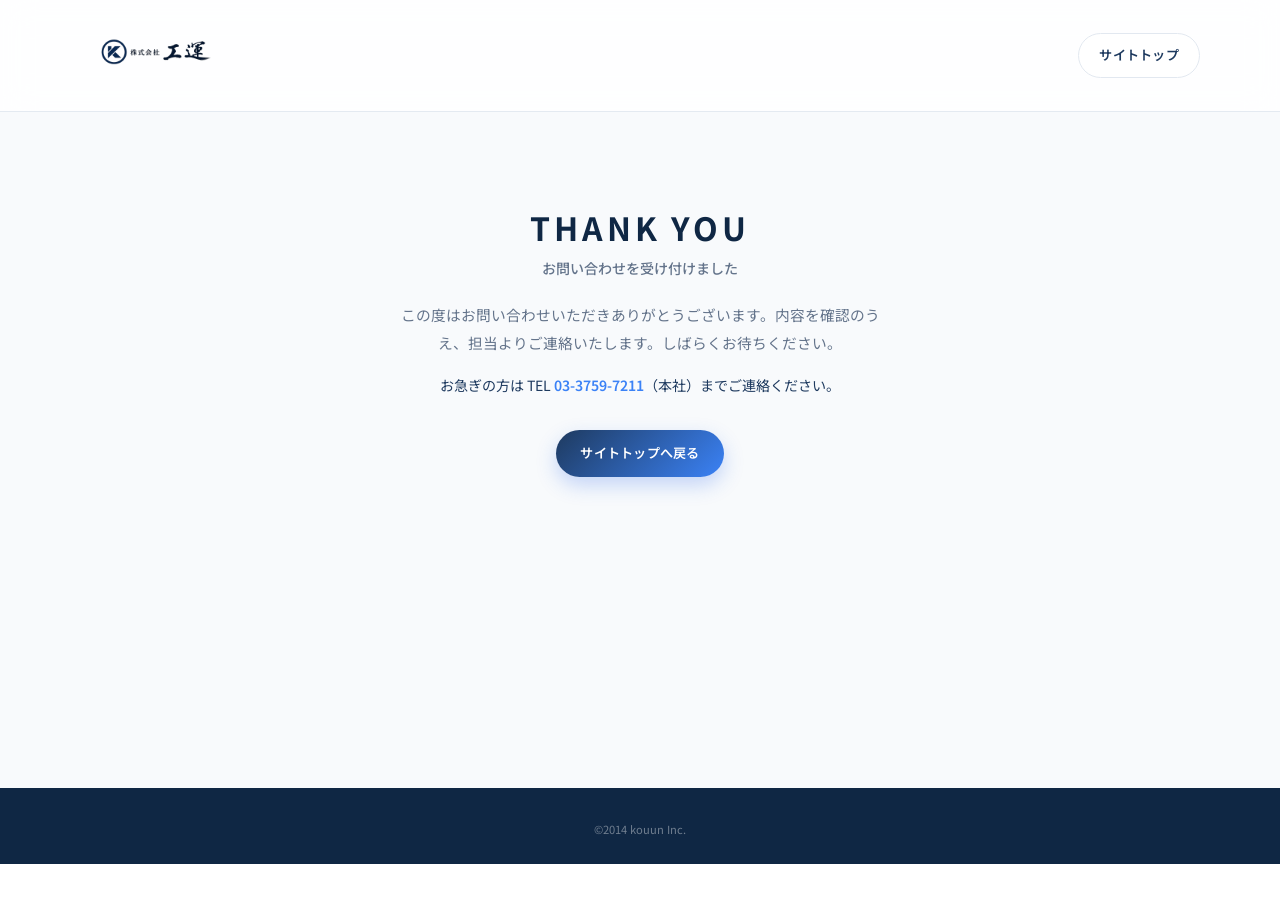
==== contact-thanks.html @ a065acba "Add contact form page and simplify footer Remove duplicate footer nav, link CTAs to a dedicated form" ====
<!DOCTYPE html>
<html lang="ja">
  <head>
    <meta charset="UTF-8" />
    <meta name="viewport" content="width=device-width, initial-scale=1.0" />
    <meta name="robots" content="noindex" />
    <title>送信完了 | 株式会社 工運</title>
    <link rel="preconnect" href="https://fonts.googleapis.com" />
    <link rel="preconnect" href="https://fonts.gstatic.com" crossorigin />
    <link
      href="https://fonts.googleapis.com/css2?family=Noto+Sans+JP:wght@400;500;600;700&display=swap"
      rel="stylesheet"
    />
    <link rel="stylesheet" href="css/style.css" />
  </head>
  <body>
    <header class="header">
      <div class="header-inner">
        <a href="index.html" class="logo">
          <img src="images/logo4.png" alt="株式会社 工運" class="logo-img" />
        </a>
        <div class="header-actions">
          <a href="index.html" class="btn btn-outline btn-sm">サイトトップ</a>
        </div>
      </div>
    </header>

    <main class="contact-page">
      <div class="container contact-page-inner contact-thanks">
        <h1 class="section-title-en">THANK YOU</h1>
        <p class="section-title-ja">お問い合わせを受け付けました</p>
        <p class="contact-page-lead">
          この度はお問い合わせいただきありがとうございます。内容を確認のうえ、担当よりご連絡いたします。しばらくお待ちください。
        </p>
        <p class="contact-page-tel">
          お急ぎの方は TEL <a href="tel:0337597211">03-3759-7211</a>（本社）までご連絡ください。
        </p>
        <a href="index.html" class="btn btn-primary">サイトトップへ戻る</a>
      </div>
    </main>

    <footer class="footer footer-compact">
      <p class="footer-copy">&copy;2014 kouun Inc.</p>
    </footer>
  </body>
</html>
---- css/style.css ----
*,
*::before,
*::after {
  box-sizing: border-box;
  margin: 0;
  padding: 0;
}

:root {
  --color-bg: #ffffff;
  --color-text: #1f2937;
  --color-muted: #64748b;
  --color-border: #e2e8f0;
  --color-navy: #1e3a5f;
  --color-navy-dark: #0f2744;
  --color-navy-light: #2563eb;
  --color-accent: #3b82f6;
  --color-gray-bg: #f8fafc;
  --shadow-sm: 0 4px 16px rgba(15, 39, 68, 0.06);
  --shadow-md: 0 12px 32px rgba(15, 39, 68, 0.1);
  --radius: 12px;
  --font-sans: "Noto Sans JP", "Hiragino Sans", "Yu Gothic", Meiryo, sans-serif;
  --container: min(1120px, calc(100% - 48px));
  --header-height: 112px;
}

html {
  scroll-behavior: smooth;
  scroll-padding-top: calc(var(--header-height) - 24px);
}

body {
  font-family: var(--font-sans);
  color: var(--color-text);
  background: var(--color-bg);
  line-height: 1.75;
  font-size: 15px;
  -webkit-font-smoothing: antialiased;
}

img {
  display: block;
  max-width: 100%;
}

a {
  color: inherit;
  text-decoration: none;
}

address {
  font-style: normal;
}

.container {
  width: var(--container);
  margin-inline: auto;
}

/* Header */
.header {
  position: fixed;
  top: 0;
  left: 0;
  right: 0;
  z-index: 100;
  height: var(--header-height);
  background: rgba(255, 255, 255, 0.82);
  border-bottom: 1px solid rgba(226, 232, 240, 0.9);
  backdrop-filter: blur(16px);
}

.header-inner {
  display: flex;
  align-items: center;
  justify-content: space-between;
  gap: 32px;
  width: var(--container);
  height: 100%;
  margin-inline: auto;
}

.logo {
  display: flex;
  align-items: center;
  flex-shrink: 0;
}

.logo-img {
  height: 96px;
  width: auto;
}

.nav {
  display: flex;
  align-items: center;
  gap: 32px;
  font-size: 0.84rem;
  font-weight: 500;
  color: var(--color-muted);
}

.nav a {
  transition: color 0.2s;
}

.nav a:hover {
  color: var(--color-accent);
}

.header-actions {
  display: flex;
  align-items: center;
  gap: 12px;
  flex-shrink: 0;
}

.menu-toggle {
  display: none;
  flex-direction: column;
  justify-content: center;
  gap: 5px;
  width: 40px;
  height: 40px;
  padding: 8px;
  border: none;
  background: transparent;
  cursor: pointer;
}

.menu-toggle span {
  display: block;
  width: 100%;
  height: 2px;
  background: var(--color-navy);
  transition: transform 0.2s, opacity 0.2s;
}

.menu-toggle[aria-expanded="true"] span:nth-child(1) {
  transform: translateY(7px) rotate(45deg);
}

.menu-toggle[aria-expanded="true"] span:nth-child(2) {
  opacity: 0;
}

.menu-toggle[aria-expanded="true"] span:nth-child(3) {
  transform: translateY(-7px) rotate(-45deg);
}

/* Buttons */
.btn {
  display: inline-flex;
  align-items: center;
  justify-content: center;
  gap: 8px;
  padding: 12px 24px;
  border-radius: 999px;
  font-size: 0.82rem;
  font-weight: 600;
  letter-spacing: 0.02em;
  white-space: nowrap;
  transition: background 0.2s, color 0.2s, border-color 0.2s, transform 0.2s, box-shadow 0.2s;
}

.btn-sm {
  padding: 10px 20px;
}

.btn-primary {
  background: linear-gradient(135deg, var(--color-navy) 0%, var(--color-accent) 100%);
  color: #fff;
  box-shadow: 0 8px 20px rgba(37, 99, 235, 0.25);
}

.btn-primary:hover {
  transform: translateY(-1px);
  box-shadow: 0 12px 24px rgba(37, 99, 235, 0.32);
}

.btn-outline {
  border: 1px solid var(--color-border);
  color: var(--color-navy);
  background: #fff;
}

.btn-outline:hover {
  border-color: var(--color-accent);
  color: var(--color-accent);
}

.btn-light {
  background: #fff;
  color: var(--color-navy);
  padding: 16px 32px;
  font-size: 0.9rem;
  border-radius: 999px;
  box-shadow: var(--shadow-sm);
}

.btn-light:hover {
  transform: translateY(-1px);
  box-shadow: var(--shadow-md);
}

/* Text link with arrow */
.text-link {
  display: inline-flex;
  align-items: center;
  gap: 12px;
  font-size: 0.78rem;
  font-weight: 600;
  letter-spacing: 0.08em;
  color: var(--color-accent);
  transition: color 0.2s;
}

.text-link:hover {
  color: var(--color-navy);
}

.text-link .arrow,
.btn-light .arrow,
.hero-link .arrow {
  position: relative;
  display: inline-block;
  width: 40px;
  height: 1px;
  background: currentColor;
  transition: width 0.2s;
}

.text-link:hover .arrow,
.hero-link:hover .arrow {
  width: 56px;
}

.text-link .arrow::after,
.btn-light .arrow::after,
.hero-link .arrow::after {
  content: "";
  position: absolute;
  right: 0;
  top: 50%;
  width: 7px;
  height: 7px;
  border-top: 1px solid currentColor;
  border-right: 1px solid currentColor;
  transform: translateY(-50%) rotate(45deg);
}

.section,
.footer,
.about-block,
.news-block {
  scroll-margin-top: calc(var(--header-height) - 24px);
}

/* Hero */
.hero {
  position: relative;
  min-height: 100vh;
  display: flex;
  align-items: center;
  padding-top: var(--header-height);
  overflow: hidden;
}

.hero-bg {
  position: absolute;
  inset: 0;
  z-index: 0;
  overflow: hidden;
}

.hero-bg-media {
  position: absolute;
  inset: -8%;
  will-change: transform;
  animation: hero-slow-zoom 18s ease-in-out infinite alternate;
}

.hero-bg-media img {
  width: 100%;
  height: 100%;
  max-width: none;
  object-fit: cover;
  transform: scale(1.05);
}

@keyframes hero-slow-zoom {
  from {
    transform: scale(1) translate3d(0, 0, 0);
  }
  to {
    transform: scale(1.1) translate3d(-2%, -1%, 0);
  }
}

@media (prefers-reduced-motion: reduce) {
  .hero-bg-media {
    animation: hero-slow-zoom 40s ease-in-out infinite alternate;
  }
}

.hero-bg::before {
  content: "";
  position: absolute;
  inset: 0;
  z-index: 1;
  background: rgba(255, 255, 255, 0.88);
  clip-path: polygon(0 0, 56% 0, 36% 100%, 0 100%);
}

.hero-bg::after {
  content: "";
  position: absolute;
  inset: 0;
  z-index: 1;
  background: rgba(255, 255, 255, 0.72);
  clip-path: polygon(56% 0, 66% 0, 46% 100%, 36% 100%);
}

.hero-content {
  position: relative;
  z-index: 1;
  width: var(--container);
  margin-inline: auto;
  padding: 72px 0 100px;
}

.hero-title {
  font-size: clamp(2.2rem, 5vw, 3.4rem);
  font-weight: 700;
  line-height: 1.35;
  letter-spacing: 0.04em;
  color: var(--color-navy-dark);
}

.hero-lead {
  margin-top: 24px;
  max-width: 520px;
  font-size: 0.95rem;
  line-height: 2;
  color: var(--color-muted);
}

.hero-link {
  display: inline-flex;
  align-items: center;
  gap: 16px;
  margin-top: 36px;
  font-size: 0.88rem;
  font-weight: 600;
  color: var(--color-accent);
}

/* Sections */
.section {
  padding: 100px 0;
}

.section-heading {
  margin-bottom: 52px;
}

.section-heading-light .section-title-en,
.section-heading-light .section-title-ja {
  color: #fff;
}

.section-heading-row {
  display: flex;
  align-items: flex-end;
  justify-content: space-between;
  gap: 24px;
  margin-bottom: 48px;
}

.section-heading-row .section-heading {
  margin-bottom: 0;
}

.section-title-en {
  font-size: clamp(1.6rem, 3vw, 2rem);
  font-weight: 700;
  letter-spacing: 0.12em;
  line-height: 1.2;
  color: var(--color-navy-dark);
}

.section-title-ja {
  margin-top: 10px;
  font-size: 0.88rem;
  font-weight: 500;
  color: var(--color-muted);
}

.section-lead {
  margin-top: 18px;
  max-width: 40rem;
  font-size: 0.9rem;
  color: var(--color-muted);
}

/* Service */
.service {
  background: var(--color-gray-bg);
}

.service-grid {
  display: grid;
  grid-template-columns: repeat(3, 1fr);
  gap: 28px;
}

.service-card {
  background: #fff;
  padding: 36px 28px 32px;
  border: 1px solid rgba(226, 232, 240, 0.8);
  border-radius: var(--radius);
  box-shadow: var(--shadow-sm);
  transition: transform 0.25s, box-shadow 0.25s;
}

.service-card:hover {
  transform: translateY(-4px);
  box-shadow: var(--shadow-md);
}

.service-icon {
  width: 52px;
  height: 52px;
  color: var(--color-navy);
}

.service-icon svg {
  width: 100%;
  height: 100%;
}

.service-num {
  margin-top: 22px;
  font-size: 0.72rem;
  font-weight: 600;
  letter-spacing: 0.12em;
  color: #999;
}

.service-card h3 {
  margin-top: 8px;
  font-size: 1.08rem;
  font-weight: 700;
  line-height: 1.5;
}

.service-card p {
  margin-top: 16px;
  font-size: 0.86rem;
  color: var(--color-muted);
  line-height: 1.95;
}

.service-card .text-link {
  margin-top: 24px;
}

.service-more {
  margin-top: 48px;
  padding-top: 40px;
  border-top: 1px solid var(--color-border);
}

.service-more-title {
  font-size: 0.88rem;
  font-weight: 700;
  color: var(--color-navy);
  letter-spacing: 0.06em;
}

.service-more-grid {
  display: grid;
  grid-template-columns: repeat(3, 1fr);
  gap: 24px;
  margin-top: 24px;
}

.service-more-item {
  padding: 24px;
  background: #fff;
  border: 1px solid var(--color-border);
  border-radius: var(--radius);
  box-shadow: var(--shadow-sm);
  transition: transform 0.2s, box-shadow 0.2s;
}

.service-more-item:hover {
  transform: translateY(-2px);
  box-shadow: var(--shadow-md);
}

.service-more-item .service-num {
  margin-top: 0;
}

.service-more-item h3 {
  margin-top: 8px;
  font-size: 0.98rem;
  font-weight: 700;
}

.service-more-item p {
  margin-top: 10px;
  font-size: 0.84rem;
  color: var(--color-muted);
  line-height: 1.85;
}

.service-more-item .text-link {
  margin-top: 16px;
}

/* Strength */
.strength {
  background: linear-gradient(135deg, var(--color-navy-dark) 0%, var(--color-navy) 55%, #1d4ed8 100%);
  color: #fff;
}

.strength-grid {
  display: grid;
  grid-template-columns: repeat(4, 1fr);
  gap: 36px;
}

.strength-item {
  text-align: center;
}

.strength-icon {
  width: 52px;
  height: 52px;
  margin-inline: auto;
  color: #fff;
}

.strength-icon svg {
  width: 100%;
  height: 100%;
}

.strength-item h3 {
  margin-top: 22px;
  font-size: 1rem;
  font-weight: 700;
}

.strength-item p {
  margin-top: 14px;
  font-size: 0.82rem;
  line-height: 1.95;
  color: rgba(255, 255, 255, 0.78);
}

/* Works */
.works {
  background: #fff;
}

.works-note {
  margin: -28px 0 36px;
  font-size: 0.78rem;
  color: #999;
}

.works-grid {
  display: grid;
  grid-template-columns: repeat(4, 1fr);
  gap: 22px;
}

.work-card h3 {
  margin-top: 16px;
  font-size: 0.92rem;
  font-weight: 700;
  line-height: 1.5;
}

.work-location {
  margin-top: 6px;
  font-size: 0.76rem;
  color: var(--color-muted);
}

.work-thumb {
  aspect-ratio: 4 / 3;
  overflow: hidden;
  background: var(--color-gray-bg);
  border-radius: var(--radius);
}

.work-thumb img {
  width: 100%;
  height: 100%;
  object-fit: cover;
  transition: transform 0.4s ease;
}

.work-card:hover .work-thumb img {
  transform: scale(1.04);
}

/* About & News */
.about-news {
  padding: 0;
  background: var(--color-gray-bg);
}

.about-news-grid {
  display: grid;
  grid-template-columns: 1fr 1fr;
}

.about-block,
.news-block {
  padding: 80px 56px;
}

.about-block {
  background: #fff;
}

.about-thumb {
  aspect-ratio: 16 / 9;
  overflow: hidden;
  margin-bottom: 24px;
  background: var(--color-gray-bg);
  border-radius: var(--radius);
}

.about-thumb img {
  width: 100%;
  height: 100%;
  object-fit: cover;
}

.about-text {
  font-size: 0.9rem;
  color: var(--color-muted);
  line-height: 2.05;
}

.about-info {
  margin-top: 24px;
  border-top: 1px solid var(--color-border);
}

.about-info-row {
  display: grid;
  grid-template-columns: 110px 1fr;
  gap: 12px;
  padding: 14px 0;
  border-bottom: 1px solid var(--color-border);
  font-size: 0.86rem;
}

.about-info-row dt {
  font-weight: 600;
  color: var(--color-navy);
}

.about-info-row dd {
  color: var(--color-muted);
}

.about-block .text-link {
  margin-top: 24px;
}

.news-list {
  list-style: none;
  border-top: 1px solid var(--color-border);
}

.news-list li {
  display: grid;
  grid-template-columns: 108px 1fr;
  gap: 16px;
  padding: 20px 0;
  border-bottom: 1px solid var(--color-border);
  font-size: 0.88rem;
}

.news-list time {
  color: var(--color-muted);
  font-size: 0.82rem;
}

/* Recruit */
.recruit {
  padding: 72px 0;
  border-top: 1px solid var(--color-border);
  background: #fff;
}

.recruit-inner {
  display: flex;
  align-items: center;
  justify-content: space-between;
  gap: 32px;
}

.recruit-text {
  margin-top: 16px;
  max-width: 520px;
  font-size: 0.9rem;
  color: var(--color-muted);
}

.recruit-jobs {
  margin-top: 16px;
  padding-left: 1.2em;
  font-size: 0.88rem;
  color: var(--color-navy);
}

.recruit-jobs li + li {
  margin-top: 6px;
}

/* Footer */
.footer {
  background: var(--color-navy-dark);
  color: #fff;
  padding: 64px 0 24px;
}

.footer-inner {
  display: grid;
  grid-template-columns: 1fr auto;
  gap: 48px;
  width: var(--container);
  margin-inline: auto;
  padding-bottom: 48px;
  border-bottom: 1px solid rgba(255, 255, 255, 0.12);
}

.footer-brand-name {
  font-size: 1rem;
  font-weight: 700;
  letter-spacing: 0.1em;
}

.footer-offices {
  margin-top: 20px;
  display: grid;
  gap: 18px;
}

.footer-office {
  font-size: 0.8rem;
  line-height: 2;
  color: rgba(255, 255, 255, 0.72);
}

.footer-office strong {
  color: #fff;
  font-weight: 600;
}

.footer-office a {
  color: #fff;
}

.footer-nav {
  display: flex;
  gap: 48px;
}

.footer-nav-col {
  display: flex;
  flex-direction: column;
  gap: 12px;
}

.footer-nav a {
  font-size: 0.8rem;
  color: rgba(255, 255, 255, 0.72);
}

.footer-nav a:hover {
  color: #fff;
}

.footer-cta {
  display: flex;
  flex-direction: column;
  align-items: flex-end;
  gap: 10px;
}

.footer-contact-note {
  font-size: 0.72rem;
  color: rgba(255, 255, 255, 0.5);
  text-align: right;
}

.footer-copy {
  width: var(--container);
  margin: 24px auto 0;
  font-size: 0.7rem;
  color: rgba(255, 255, 255, 0.4);
  text-align: center;
}

.footer-compact {
  padding: 32px 0 24px;
}

.footer-compact .footer-copy {
  margin-top: 0;
}

/* Contact form */
.contact-page {
  padding: calc(var(--header-height) + 48px) 0 80px;
  background: var(--color-gray-bg);
  min-height: calc(100vh - var(--header-height));
}

.contact-page-inner {
  max-width: 720px;
}

.contact-page-header {
  margin-bottom: 40px;
}

.contact-page-lead {
  margin-top: 20px;
  font-size: 0.92rem;
  color: var(--color-muted);
  line-height: 1.9;
}

.contact-page-tel {
  margin-top: 16px;
  font-size: 0.88rem;
  color: var(--color-navy);
}

.contact-page-tel a {
  color: var(--color-accent);
  font-weight: 600;
}

.contact-form {
  padding: 40px;
  background: #fff;
  border-radius: 16px;
  border: 1px solid var(--color-border);
  box-shadow: var(--shadow-sm);
}

.contact-form-grid {
  display: grid;
  grid-template-columns: 1fr 1fr;
  gap: 24px;
}

.contact-field {
  display: flex;
  flex-direction: column;
  gap: 8px;
}

.contact-field + .contact-field {
  margin-top: 24px;
}

.contact-form-grid .contact-field + .contact-field {
  margin-top: 0;
}

.contact-field label {
  font-size: 0.85rem;
  font-weight: 600;
  color: var(--color-navy);
}

.contact-required {
  margin-left: 6px;
  font-size: 0.72rem;
  font-weight: 600;
  color: #dc2626;
}

.contact-field input,
.contact-field textarea {
  width: 100%;
  padding: 12px 14px;
  border: 1px solid var(--color-border);
  border-radius: 8px;
  font: inherit;
  font-size: 0.92rem;
  color: var(--color-text);
  background: #fff;
  transition: border-color 0.2s, box-shadow 0.2s;
}

.contact-field input:focus,
.contact-field textarea:focus {
  outline: none;
  border-color: var(--color-accent);
  box-shadow: 0 0 0 3px rgba(37, 99, 235, 0.12);
}

.contact-field textarea {
  resize: vertical;
  min-height: 160px;
}

.contact-honey {
  position: absolute;
  left: -9999px;
  opacity: 0;
  pointer-events: none;
}

.contact-form-actions {
  margin-top: 32px;
  display: flex;
  flex-direction: column;
  align-items: flex-start;
  gap: 12px;
}

.contact-form-note {
  font-size: 0.78rem;
  color: var(--color-muted);
  line-height: 1.7;
}

.contact-thanks {
  padding: 48px 0;
  text-align: center;
}

.contact-thanks .contact-page-lead,
.contact-thanks .contact-page-tel {
  max-width: 480px;
  margin-inline: auto;
}

.contact-thanks .btn {
  margin-top: 32px;
}

/* Responsive */
@media (max-width: 1024px) {

  .service-grid,
  .service-more-grid,
  .works-grid {
    grid-template-columns: repeat(2, 1fr);
  }

  .strength-grid {
    grid-template-columns: repeat(2, 1fr);
    gap: 40px;
  }

  .footer-inner {
    grid-template-columns: 1fr;
  }

  .footer-cta {
    align-items: flex-start;
  }

  .contact-form-grid {
    grid-template-columns: 1fr;
  }

  .contact-form {
    padding: 28px 20px;
  }

  .footer-contact-note {
    text-align: left;
  }
}

@media (max-width: 768px) {
  :root {
    --header-height: 88px;
  }

  .logo-img {
    height: 72px;
  }

  .nav {
    position: fixed;
    top: var(--header-height);
    left: 0;
    right: 0;
    flex-direction: column;
    align-items: stretch;
    gap: 0;
    padding: 16px 24px 24px;
    background: #fff;
    border-bottom: 1px solid var(--color-border);
    transform: translateY(-120%);
    opacity: 0;
    pointer-events: none;
  }

  .nav.is-open {
    transform: translateY(0);
    opacity: 1;
    pointer-events: auto;
  }

  .nav a {
    padding: 14px 0;
    border-bottom: 1px solid var(--color-border);
  }

  .menu-toggle {
    display: flex;
  }

  .header-actions .btn-primary {
    display: none;
  }

  .hero-content {
    padding: 48px 0 80px;
  }

  .hero-bg::before {
    clip-path: polygon(0 0, 100% 0, 100% 58%, 0 72%);
  }

  .hero-bg::after {
    clip-path: polygon(0 58%, 100% 46%, 100% 100%, 0 100%);
    background: rgba(255, 255, 255, 0.55);
  }

  .section {
    padding: 64px 0;
  }

  .service-grid,
  .service-more-grid,
  .works-grid,
  .strength-grid {
    grid-template-columns: 1fr;
  }

  .about-news-grid {
    grid-template-columns: 1fr;
  }

  .about-block,
  .news-block {
    padding: 48px 24px;
  }

  .section-heading-row {
    flex-direction: column;
    align-items: flex-start;
  }

  .recruit-inner {
    flex-direction: column;
    align-items: flex-start;
  }

  .footer-inner {
    grid-template-columns: 1fr;
    gap: 32px;
  }

  .footer-nav {
    gap: 32px;
  }

  .news-list li,
  .about-info-row {
    grid-template-columns: 1fr;
    gap: 4px;
  }

  .service-page-gallery {
    grid-template-columns: 1fr;
  }
}

/* Service detail pages */
.service-page {
  padding-top: var(--header-height);
}

.service-page-hero {
  position: relative;
  min-height: 320px;
  display: flex;
  align-items: flex-end;
  overflow: hidden;
  background: var(--color-navy-dark);
}

.service-page-hero-img {
  position: absolute;
  inset: 0;
  width: 100%;
  height: 100%;
  object-fit: cover;
  opacity: 0.55;
}

.service-page-hero::after {
  content: "";
  position: absolute;
  inset: 0;
  background: linear-gradient(180deg, rgba(15, 39, 68, 0.2) 0%, rgba(15, 39, 68, 0.75) 100%);
}

.service-page-hero-inner {
  position: relative;
  z-index: 1;
  padding: 56px 0 48px;
  color: #fff;
}

.service-page-hero-inner .service-num {
  margin-top: 0;
  color: rgba(255, 255, 255, 0.65);
}

.service-page-hero-inner h1 {
  margin-top: 10px;
  font-size: clamp(1.6rem, 4vw, 2.4rem);
  font-weight: 700;
  letter-spacing: 0.06em;
  line-height: 1.45;
}

.service-page-tag {
  margin-top: 12px;
  font-size: 0.72rem;
  font-weight: 600;
  letter-spacing: 0.18em;
  color: rgba(255, 255, 255, 0.55);
}

.service-page-content {
  padding: 64px 0 96px;
}

.service-page-lead {
  font-size: 1.05rem;
  font-weight: 600;
  line-height: 2;
  color: var(--color-navy-dark);
}

.service-page-gallery {
  display: grid;
  grid-template-columns: repeat(2, 1fr);
  gap: 20px;
  margin-top: 40px;
}

.service-page-gallery img {
  width: 100%;
  aspect-ratio: 16 / 10;
  object-fit: cover;
  border-radius: var(--radius);
  box-shadow: var(--shadow-sm);
}

.service-page-body {
  margin-top: 48px;
}

.service-page-body h2 {
  font-size: 1.1rem;
  font-weight: 700;
  color: var(--color-navy);
  letter-spacing: 0.04em;
  padding-bottom: 12px;
  border-bottom: 1px solid var(--color-border);
}

.service-page-body h2 + p,
.service-page-body h2 + ul {
  margin-top: 20px;
}

.service-page-body p {
  font-size: 0.92rem;
  color: var(--color-muted);
  line-height: 2;
}

.service-page-body ul {
  list-style: none;
  display: grid;
  gap: 10px;
}

.service-page-body li {
  position: relative;
  padding-left: 1.2em;
  font-size: 0.92rem;
  color: var(--color-muted);
  line-height: 1.85;
}

.service-page-body li::before {
  content: "";
  position: absolute;
  left: 0;
  top: 0.65em;
  width: 6px;
  height: 6px;
  border-radius: 50%;
  background: var(--color-accent);
}

.service-page-back {
  display: inline-flex;
  margin-top: 48px;
}

/* Service panel (same-tab overlay below header) */
.service-panel {
  position: fixed;
  top: var(--header-height);
  left: 0;
  right: 0;
  bottom: 0;
  z-index: 90;
  background: #fff;
  transform: translateY(100%);
  transition: transform 0.35s ease;
  visibility: hidden;
  pointer-events: none;
}

.service-panel.is-open {
  transform: translateY(0);
  visibility: visible;
  pointer-events: auto;
}

.service-panel.is-loading .service-panel-body {
  opacity: 0.5;
}

body.is-panel-open {
  overflow: hidden;
}

.service-panel-toolbar {
  position: sticky;
  top: 0;
  z-index: 2;
  display: flex;
  justify-content: flex-end;
  padding: 12px 24px;
  background: rgba(255, 255, 255, 0.92);
  border-bottom: 1px solid var(--color-border);
  backdrop-filter: blur(12px);
}

.service-panel-close {
  padding: 8px 20px;
  border: 1px solid var(--color-border);
  border-radius: 999px;
  background: #fff;
  font-family: inherit;
  font-size: 0.82rem;
  font-weight: 600;
  color: var(--color-navy);
  cursor: pointer;
  transition: border-color 0.2s, color 0.2s;
}

.service-panel-close:hover {
  border-color: var(--color-accent);
  color: var(--color-accent);
}

.service-panel-body {
  height: calc(100% - 53px);
  overflow-y: auto;
  transition: opacity 0.2s;
}

.service-panel-body .service-page {
  padding-top: 0;
}
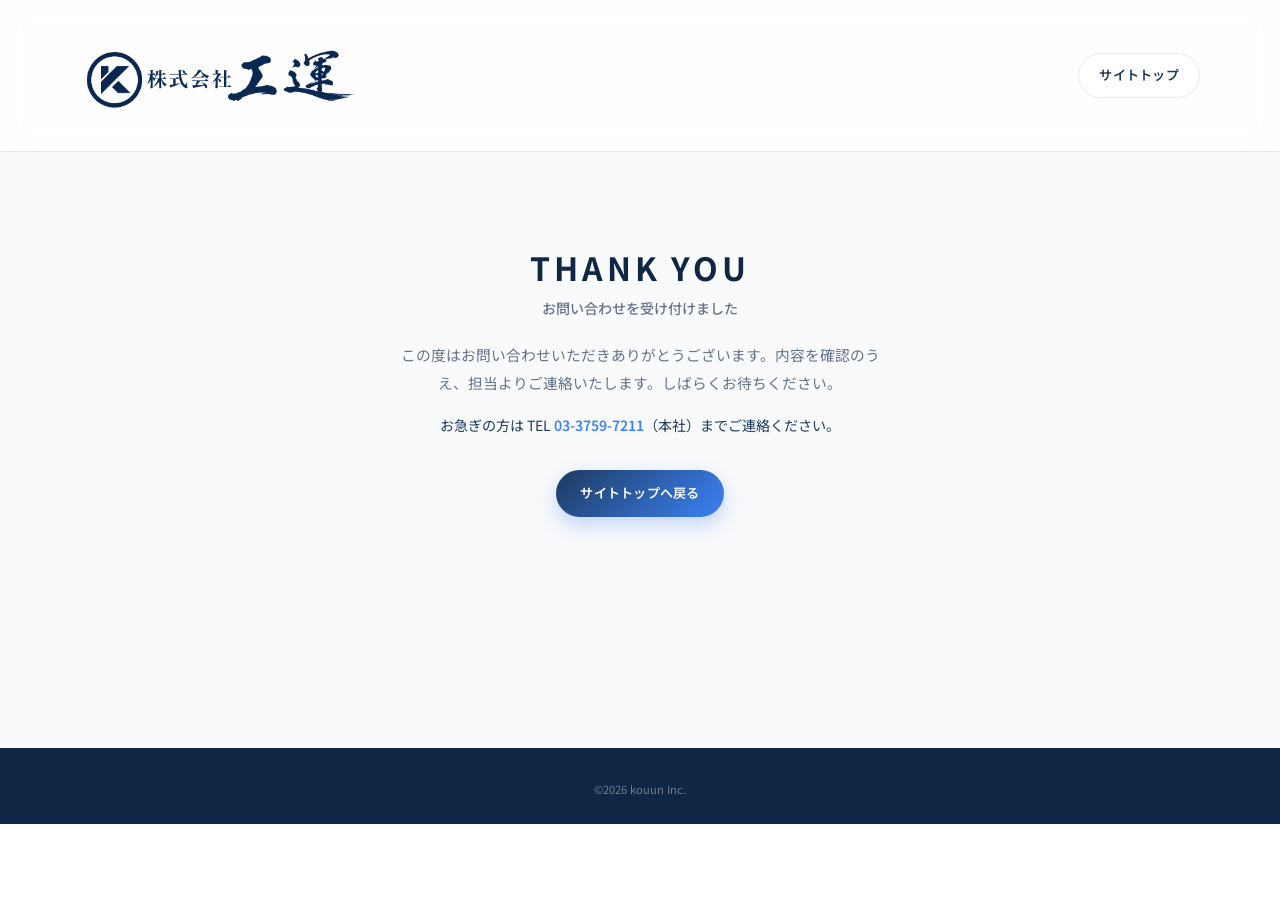
==== commit a24ac9a9: "Update branding and enlarge logos for preview Switch to logo6, add footer logo, refresh copyright ye" ====
--- a/contact-thanks.html
+++ b/contact-thanks.html
@@ -17,7 +17,7 @@
     <header class="header">
       <div class="header-inner">
         <a href="index.html" class="logo">
-          <img src="images/logo4.png" alt="株式会社 工運" class="logo-img" />
+          <img src="images/logo6.png" alt="株式会社 工運" class="logo-img" />
         </a>
         <div class="header-actions">
           <a href="index.html" class="btn btn-outline btn-sm">サイトトップ</a>
@@ -40,7 +40,7 @@
     </main>
 
     <footer class="footer footer-compact">
-      <p class="footer-copy">&copy;2014 kouun Inc.</p>
+      <p class="footer-copy">&copy;2026 kouun Inc.</p>
     </footer>
   </body>
 </html>
--- a/css/style.css
+++ b/css/style.css
@@ -21,7 +21,7 @@
   --radius: 12px;
   --font-sans: "Noto Sans JP", "Hiragino Sans", "Yu Gothic", Meiryo, sans-serif;
   --container: min(1120px, calc(100% - 48px));
-  --header-height: 112px;
+  --header-height: 152px;
 }
 
 html {
@@ -87,7 +87,7 @@
 }
 
 .logo-img {
-  height: 96px;
+  height: 136px;
   width: auto;
 }
 
@@ -702,13 +702,6 @@
   background: #fff;
 }
 
-.recruit-inner {
-  display: flex;
-  align-items: center;
-  justify-content: space-between;
-  gap: 32px;
-}
-
 .recruit-text {
   margin-top: 16px;
   max-width: 520px;
@@ -744,10 +737,15 @@
   border-bottom: 1px solid rgba(255, 255, 255, 0.12);
 }
 
-.footer-brand-name {
-  font-size: 1rem;
-  font-weight: 700;
-  letter-spacing: 0.1em;
+.footer-logo {
+  display: inline-flex;
+}
+
+.logo-img-footer {
+  height: 112px;
+  width: auto;
+  filter: brightness(0) invert(1);
+  opacity: 0.92;
 }
 
 .footer-offices {
@@ -992,11 +990,11 @@
 
 @media (max-width: 768px) {
   :root {
-    --header-height: 88px;
+    --header-height: 116px;
   }
 
   .logo-img {
-    height: 72px;
+    height: 100px;
   }
 
   .nav {
@@ -1072,11 +1070,6 @@
     align-items: flex-start;
   }
 
-  .recruit-inner {
-    flex-direction: column;
-    align-items: flex-start;
-  }
-
   .footer-inner {
     grid-template-columns: 1fr;
     gap: 32px;
